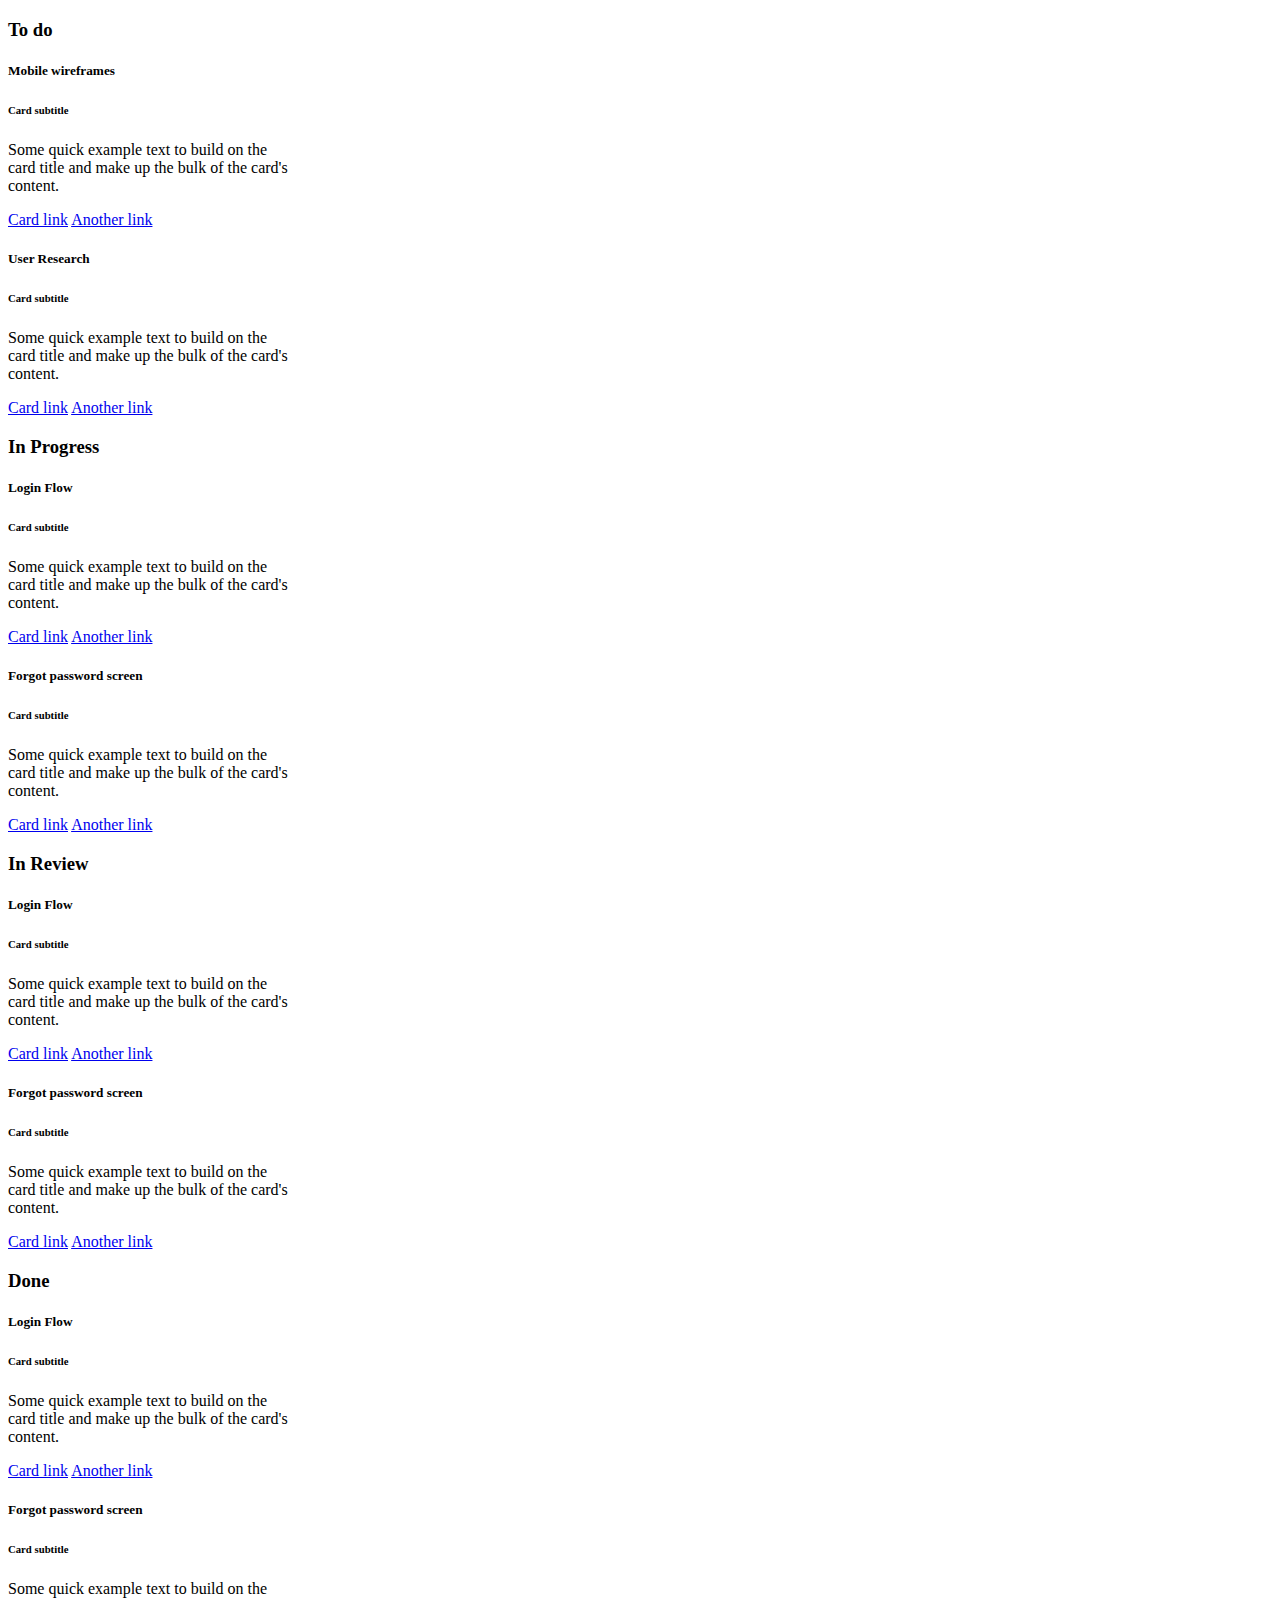
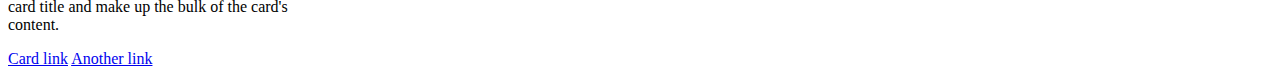
==== dashboard.html @ 9bfc3ddb "Design: Add dashboard design and bootstrap classes" ====
<!doctype html>
<html lang="en">

<head>
  <meta charset="utf-8">
  <meta name="viewport" content="width=device-width, initial-scale=1">
  <title>Bootstrap demo</title>
  <link href="https://cdn.jsdelivr.net/npm/bootstrap@5.3.0/dist/css/bootstrap.min.css" rel="stylesheet"
    integrity="sha384-9ndCyUaIbzAi2FUVXJi0CjmCapSmO7SnpJef0486qhLnuZ2cdeRhO02iuK6FUUVM" crossorigin="anonymous">
  <link rel="stylesheet" href="dashboard.css">
</head>

<body>

  <div class="main">
    <div class="container">
      <h3>To do</h3>

      <div class="card" style="width: 18rem;">
        <div class="card-body">
          <h5 class="card-title">Mobile wireframes</h5>
          <h6 class="card-subtitle mb-2 text-body-secondary">Card subtitle</h6>
          <p class="card-text">Some quick example text to build on the card title and make up the bulk of the card's
            content.
          </p>
          <a href="#" class="card-link">Card link</a>
          <a href="#" class="card-link">Another link</a>
        </div>
      </div>

      <div class="card" style="width: 18rem;">
        <div class="card-body">
          <h5 class="card-title">User Research</h5>
          <h6 class="card-subtitle mb-2 text-body-secondary">Card subtitle</h6>
          <p class="card-text">Some quick example text to build on the card title and make up the bulk of the card's
            content.
          </p>
          <a href="#" class="card-link">Card link</a>
          <a href="#" class="card-link">Another link</a>
        </div>
      </div>


    </div>

    <div class="container">

      <h3>In Progress</h3>

      <div class="card" style="width: 18rem;">
        <div class="card-body">
          <h5 class="card-title">Login Flow</h5>
          <h6 class="card-subtitle mb-2 text-body-secondary">Card subtitle</h6>
          <p class="card-text">Some quick example text to build on the card title and make up the bulk of the card's
            content.
          </p>
          <a href="#" class="card-link">Card link</a>
          <a href="#" class="card-link">Another link</a>
        </div>
      </div>

      <div class="card" style="width: 18rem;">
        <div class="card-body">
          <h5 class="card-title">Forgot password screen</h5>
          <h6 class="card-subtitle mb-2 text-body-secondary">Card subtitle</h6>
          <p class="card-text">Some quick example text to build on the card title and make up the bulk of the card's
            content.
          </p>
          <a href="#" class="card-link">Card link</a>
          <a href="#" class="card-link">Another link</a>
        </div>
      </div>


    </div>

    <div class="container">

      <h3>In Review</h3>

      <div class="card" style="width: 18rem;">
        <div class="card-body">
          <h5 class="card-title">Login Flow</h5>
          <h6 class="card-subtitle mb-2 text-body-secondary">Card subtitle</h6>
          <p class="card-text">Some quick example text to build on the card title and make up the bulk of the card's
            content.
          </p>
          <a href="#" class="card-link">Card link</a>
          <a href="#" class="card-link">Another link</a>
        </div>
      </div>

      <div class="card" style="width: 18rem;">
        <div class="card-body">
          <h5 class="card-title">Forgot password screen</h5>
          <h6 class="card-subtitle mb-2 text-body-secondary">Card subtitle</h6>
          <p class="card-text">Some quick example text to build on the card title and make up the bulk of the card's
            content.
          </p>
          <a href="#" class="card-link">Card link</a>
          <a href="#" class="card-link">Another link</a>
        </div>
      </div>


    </div>

    <div class="container">

      <h3>Done</h3>

      <div class="card" style="width: 18rem;">
        <div class="card-body">
          <h5 class="card-title">Login Flow</h5>
          <h6 class="card-subtitle mb-2 text-body-secondary">Card subtitle</h6>
          <p class="card-text">Some quick example text to build on the card title and make up the bulk of the card's
            content.
          </p>
          <a href="#" class="card-link">Card link</a>
          <a href="#" class="card-link">Another link</a>
        </div>
      </div>

      <div class="card" style="width: 18rem;">
        <div class="card-body">
          <h5 class="card-title">Forgot password screen</h5>
          <h6 class="card-subtitle mb-2 text-body-secondary">Card subtitle</h6>
          <p class="card-text">Some quick example text to build on the card title and make up the bulk of the card's
            content.
          </p>
          <a href="#" class="card-link">Card link</a>
          <a href="#" class="card-link">Another link</a>
        </div>
      </div>


    </div>

  </div>

  <script src="https://cdn.jsdelivr.net/npm/bootstrap@5.3.0/dist/js/bootstrap.bundle.min.js"
    integrity="sha384-geWF76RCwLtnZ8qwWowPQNguL3RmwHVBC9FhGdlKrxdiJJigb/j/68SIy3Te4Bkz"
    crossorigin="anonymous"></script>
</body>

</html>
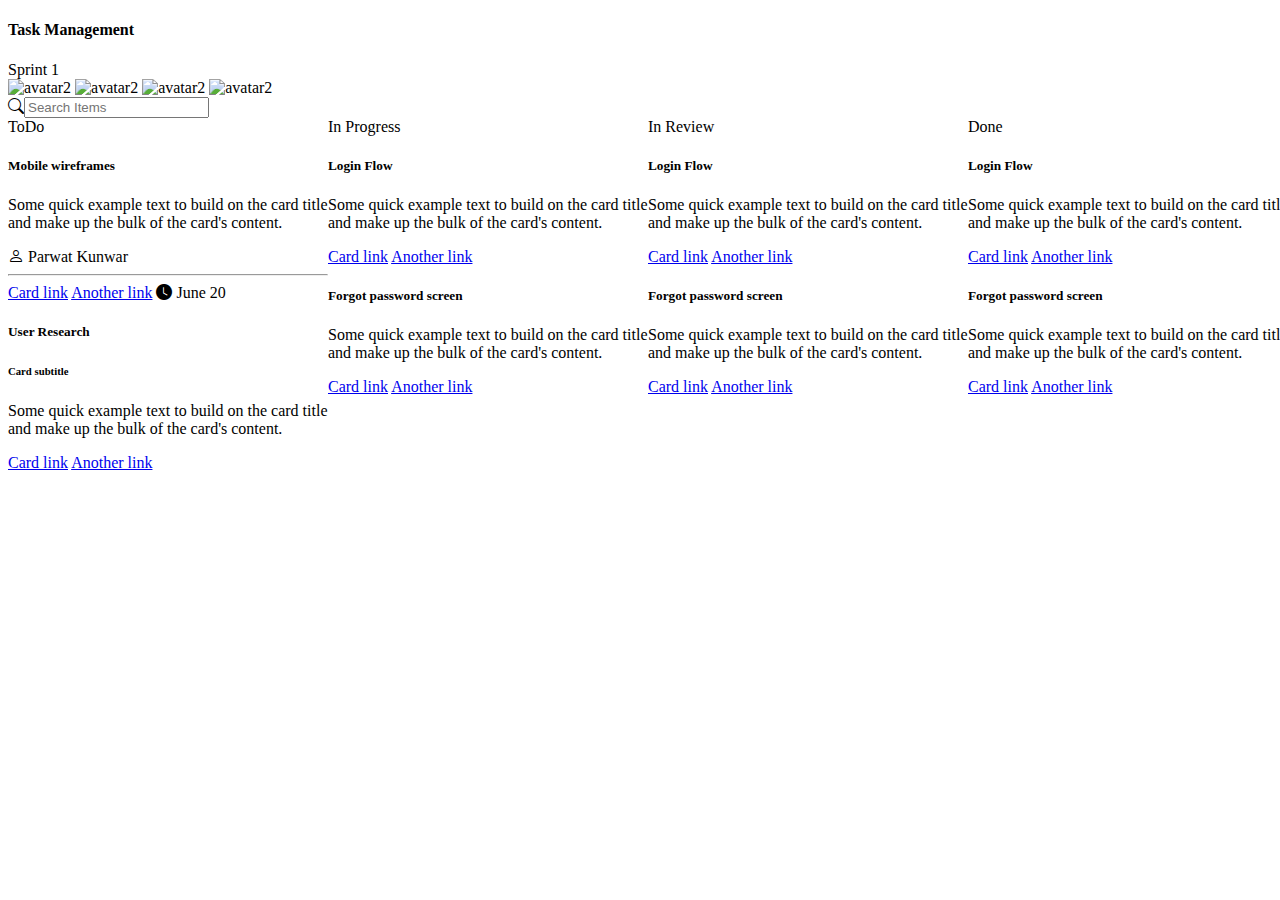
==== commit 4a3a91e8: "Design: minor changes in dashboard and login page" ====
--- a/dashboard.html
+++ b/dashboard.html
@@ -7,133 +7,165 @@
   <title>Bootstrap demo</title>
   <link href="https://cdn.jsdelivr.net/npm/bootstrap@5.3.0/dist/css/bootstrap.min.css" rel="stylesheet"
     integrity="sha384-9ndCyUaIbzAi2FUVXJi0CjmCapSmO7SnpJef0486qhLnuZ2cdeRhO02iuK6FUUVM" crossorigin="anonymous">
+    <link rel="stylesheet" href="https://cdn.jsdelivr.net/npm/bootstrap-icons@1.5.0/font/bootstrap-icons.css">
   <link rel="stylesheet" href="dashboard.css">
 </head>
 
 <body>
 
-  <div class="main">
-    <div class="container">
-      <h3>To do</h3>
+  <div>
+    <div class="mainHeader">
+      <!-- <div>BackLog</div>
+      <div>Board</div>
+      <div>Feed</div>
+      <div>Reports</div> -->
+    </div>
 
-      <div class="card" style="width: 18rem;">
-        <div class="card-body">
-          <h5 class="card-title">Mobile wireframes</h5>
-          <h6 class="card-subtitle mb-2 text-body-secondary">Card subtitle</h6>
-          <p class="card-text">Some quick example text to build on the card title and make up the bulk of the card's
-            content.
-          </p>
-          <a href="#" class="card-link">Card link</a>
-          <a href="#" class="card-link">Another link</a>
-        </div>
+    <div class="subBar">
+      <div>
+        <h4>Task Management</h4><span>Sprint 1</span>
       </div>
 
-      <div class="card" style="width: 18rem;">
-        <div class="card-body">
-          <h5 class="card-title">User Research</h5>
-          <h6 class="card-subtitle mb-2 text-body-secondary">Card subtitle</h6>
-          <p class="card-text">Some quick example text to build on the card title and make up the bulk of the card's
-            content.
-          </p>
-          <a href="#" class="card-link">Card link</a>
-          <a href="#" class="card-link">Another link</a>
+      <div>
+        <img class="rounded-circle shadow-4-strong" alt="avatar2" src="https://mdbcdn.b-cdn.net/img/new/avatars/1.webp" />
+        <img class="rounded-circle shadow-4-strong" alt="avatar2" src="https://mdbcdn.b-cdn.net/img/new/avatars/1.webp" />
+        <img class="rounded-circle shadow-4-strong" alt="avatar2" src="https://mdbcdn.b-cdn.net/img/new/avatars/1.webp" />
+        <img class="rounded-circle shadow-4-strong" alt="avatar2" src="https://mdbcdn.b-cdn.net/img/new/avatars/1.webp" />
+      </div>
+    </div>
+  </div>
+
+  <div class="main">
+    <div class="searchContainer">
+      <i class="bi bi-search"></i><input class="search-bar" type="text" placeholder="Search Items" />
+    </div>
+
+    <div style="display: flex">
+      <div class="containerWrapper">
+        <div class="cardType">ToDo</div>
+
+        <div class="card" style="width: 20rem;">
+          <div class="card-body">
+            <h5 class="card-title">Mobile wireframes</h5>
+            <!-- <h6 class="card-subtitle mb-2 text-body-secondary">Card subtitle</h6> -->
+            <p class="card-text">Some quick example text to build on the card title and make up the bulk of the card's
+              content.
+            </p>
+            <span class="assignee"><i class="bi bi-person"></i> Parwat Kunwar</span>
+            <hr />
+            <a href="#" class="card-link">Card link</a>
+            <a href="#" class="card-link">Another link</a>
+            <i class="bi bi-clock-fill h5"></i> <span>June 20</span>
+          </div>
         </div>
+
+        <div class="card" style="width: 20rem;">
+          <div class="card-body">
+            <h5 class="card-title">User Research</h5>
+            <h6 class="card-subtitle mb-2 text-body-secondary">Card subtitle</h6>
+            <p class="card-text">Some quick example text to build on the card title and make up the bulk of the card's
+              content.
+            </p>
+            <a href="#" class="card-link">Card link</a>
+            <a href="#" class="card-link">Another link</a>
+          </div>
+        </div>
+
+
       </div>
 
+      <div class="containerWrapper">
 
-    </div>
+        <div class="cardType">In Progress</div>
 
-    <div class="container">
+        <div class="card" style="width: 20rem;">
+          <div class="card-body">
+            <h5 class="card-title">Login Flow</h5>
+            <!-- <h6 class="card-subtitle mb-2 text-body-secondary">Card subtitle</h6> -->
+            <p class="card-text">Some quick example text to build on the card title and make up the bulk of the card's
+              content.
+            </p>
+            <a href="#" class="card-link">Card link</a>
+            <a href="#" class="card-link">Another link</a>
+          </div>
+        </div>
 
-      <h3>In Progress</h3>
+        <div class="card" style="width: 20rem;">
+          <div class="card-body">
+            <h5 class="card-title">Forgot password screen</h5>
+            <!-- <h6 class="card-subtitle mb-2 text-body-secondary">Card subtitle</h6> -->
+            <p class="card-text">Some quick example text to build on the card title and make up the bulk of the card's
+              content.
+            </p>
+            <a href="#" class="card-link">Card link</a>
+            <a href="#" class="card-link">Another link</a>
+          </div>
+        </div>
 
-      <div class="card" style="width: 18rem;">
-        <div class="card-body">
-          <h5 class="card-title">Login Flow</h5>
-          <h6 class="card-subtitle mb-2 text-body-secondary">Card subtitle</h6>
-          <p class="card-text">Some quick example text to build on the card title and make up the bulk of the card's
-            content.
-          </p>
-          <a href="#" class="card-link">Card link</a>
-          <a href="#" class="card-link">Another link</a>
-        </div>
+
       </div>
 
-      <div class="card" style="width: 18rem;">
-        <div class="card-body">
-          <h5 class="card-title">Forgot password screen</h5>
-          <h6 class="card-subtitle mb-2 text-body-secondary">Card subtitle</h6>
-          <p class="card-text">Some quick example text to build on the card title and make up the bulk of the card's
-            content.
-          </p>
-          <a href="#" class="card-link">Card link</a>
-          <a href="#" class="card-link">Another link</a>
+      <div class="containerWrapper">
+
+        <div class="cardType">In Review</div>
+
+        <div class="card" style="width: 20rem;">
+          <div class="card-body">
+            <h5 class="card-title">Login Flow</h5>
+            <!-- <h6 class="card-subtitle mb-2 text-body-secondary">Card subtitle</h6> -->
+            <p class="card-text">Some quick example text to build on the card title and make up the bulk of the card's
+              content.
+            </p>
+            <a href="#" class="card-link">Card link</a>
+            <a href="#" class="card-link">Another link</a>
+          </div>
         </div>
+
+        <div class="card" style="width: 20rem;">
+          <div class="card-body">
+            <h5 class="card-title">Forgot password screen</h5>
+            <!-- <h6 class="card-subtitle mb-2 text-body-secondary">Card subtitle</h6> -->
+            <p class="card-text">Some quick example text to build on the card title and make up the bulk of the card's
+              content.
+            </p>
+            <a href="#" class="card-link">Card link</a>
+            <a href="#" class="card-link">Another link</a>
+          </div>
+        </div>
+
+
       </div>
 
+      <div class="containerWrapper">
 
-    </div>
+        <div class="cardType">Done</div>
 
-    <div class="container">
+        <div class="card" style="width: 20rem;">
+          <div class="card-body">
+            <h5 class="card-title">Login Flow</h5>
+            <!-- <h6 class="card-subtitle mb-2 text-body-secondary">Card subtitle</h6> -->
+            <p class="card-text">Some quick example text to build on the card title and make up the bulk of the card's
+              content.
+            </p>
+            <a href="#" class="card-link">Card link</a>
+            <a href="#" class="card-link">Another link</a>
+          </div>
+        </div>
 
-      <h3>In Review</h3>
-
-      <div class="card" style="width: 18rem;">
-        <div class="card-body">
-          <h5 class="card-title">Login Flow</h5>
-          <h6 class="card-subtitle mb-2 text-body-secondary">Card subtitle</h6>
-          <p class="card-text">Some quick example text to build on the card title and make up the bulk of the card's
-            content.
-          </p>
-          <a href="#" class="card-link">Card link</a>
-          <a href="#" class="card-link">Another link</a>
+        <div class="card" style="width: 20rem;">
+          <div class="card-body">
+            <h5 class="card-title">Forgot password screen</h5>
+            <!-- <h6 class="card-subtitle mb-2 text-body-secondary">Card subtitle</h6> -->
+            <p class="card-text">Some quick example text to build on the card title and make up the bulk of the card's
+              content.
+            </p>
+            <a href="#" class="card-link">Card link</a>
+            <a href="#" class="card-link">Another link</a>
+          </div>
         </div>
-      </div>
-
-      <div class="card" style="width: 18rem;">
-        <div class="card-body">
-          <h5 class="card-title">Forgot password screen</h5>
-          <h6 class="card-subtitle mb-2 text-body-secondary">Card subtitle</h6>
-          <p class="card-text">Some quick example text to build on the card title and make up the bulk of the card's
-            content.
-          </p>
-          <a href="#" class="card-link">Card link</a>
-          <a href="#" class="card-link">Another link</a>
-        </div>
-      </div>
 
 
-    </div>
-
-    <div class="container">
-
-      <h3>Done</h3>
-
-      <div class="card" style="width: 18rem;">
-        <div class="card-body">
-          <h5 class="card-title">Login Flow</h5>
-          <h6 class="card-subtitle mb-2 text-body-secondary">Card subtitle</h6>
-          <p class="card-text">Some quick example text to build on the card title and make up the bulk of the card's
-            content.
-          </p>
-          <a href="#" class="card-link">Card link</a>
-          <a href="#" class="card-link">Another link</a>
-        </div>
       </div>
-
-      <div class="card" style="width: 18rem;">
-        <div class="card-body">
-          <h5 class="card-title">Forgot password screen</h5>
-          <h6 class="card-subtitle mb-2 text-body-secondary">Card subtitle</h6>
-          <p class="card-text">Some quick example text to build on the card title and make up the bulk of the card's
-            content.
-          </p>
-          <a href="#" class="card-link">Card link</a>
-          <a href="#" class="card-link">Another link</a>
-        </div>
-      </div>
-
-
     </div>
 
   </div>
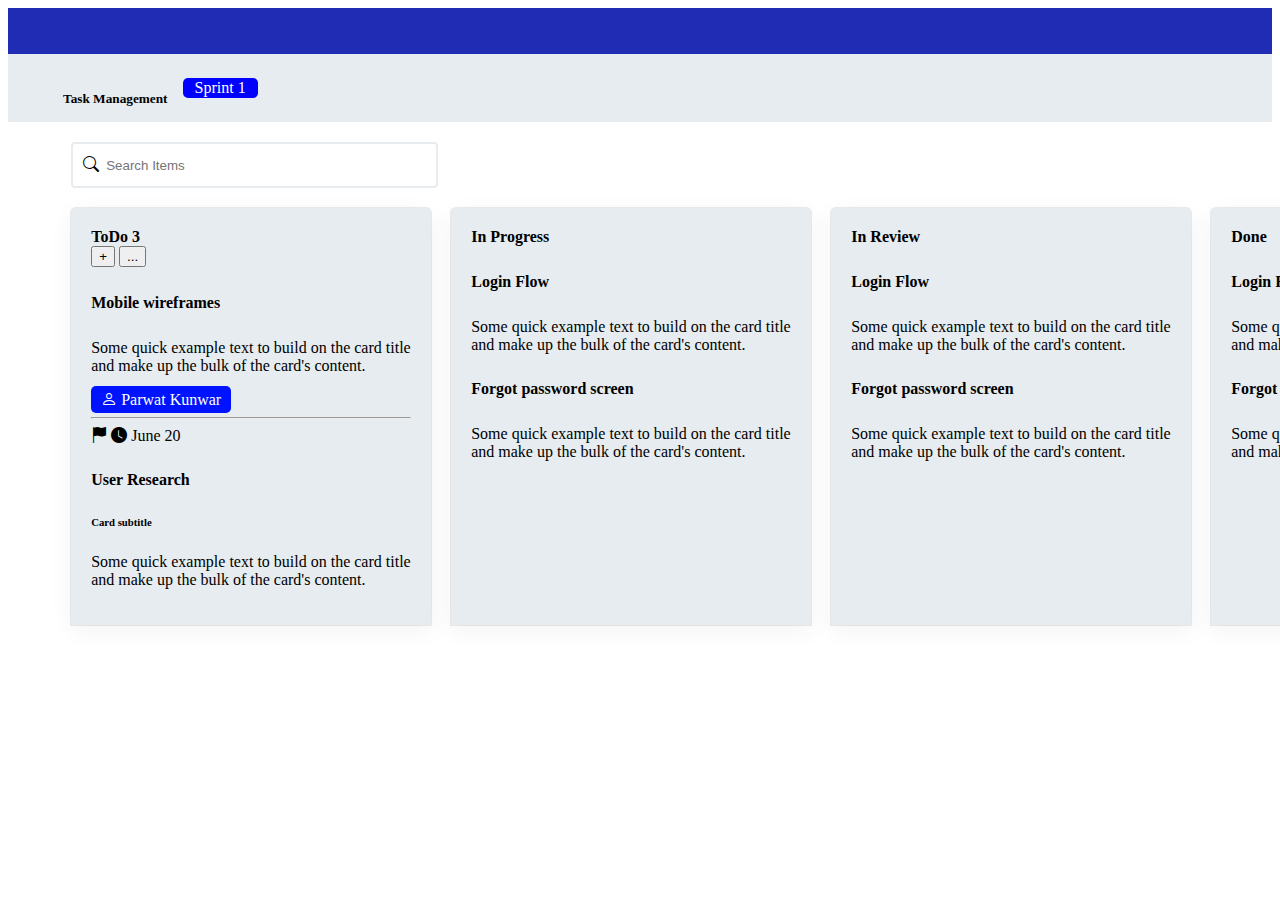
==== commit 086e1ec8: "Design: minor css improvements in login and dashboard" ====
--- a/dashboard.html
+++ b/dashboard.html
@@ -22,16 +22,16 @@
     </div>
 
     <div class="subBar">
-      <div>
-        <h4>Task Management</h4><span>Sprint 1</span>
+      <div class="title">
+        <h5>Task Management</h5><span>Sprint 1</span>
       </div>
 
-      <div>
+      <!-- <div>
         <img class="rounded-circle shadow-4-strong" alt="avatar2" src="https://mdbcdn.b-cdn.net/img/new/avatars/1.webp" />
         <img class="rounded-circle shadow-4-strong" alt="avatar2" src="https://mdbcdn.b-cdn.net/img/new/avatars/1.webp" />
         <img class="rounded-circle shadow-4-strong" alt="avatar2" src="https://mdbcdn.b-cdn.net/img/new/avatars/1.webp" />
         <img class="rounded-circle shadow-4-strong" alt="avatar2" src="https://mdbcdn.b-cdn.net/img/new/avatars/1.webp" />
-      </div>
+      </div> -->
     </div>
   </div>
 
@@ -42,7 +42,14 @@
 
     <div style="display: flex">
       <div class="containerWrapper">
-        <div class="cardType">ToDo</div>
+        <div class="cardType">
+          <span>ToDo</span>
+          <span>3</span>
+          <div>
+            <button>+</button>
+            <button>...</button>
+          </div>
+        </div>
 
         <div class="card" style="width: 20rem;">
           <div class="card-body">
@@ -53,8 +60,9 @@
             </p>
             <span class="assignee"><i class="bi bi-person"></i> Parwat Kunwar</span>
             <hr />
-            <a href="#" class="card-link">Card link</a>
-            <a href="#" class="card-link">Another link</a>
+            <!-- <a href="#" class="card-link">Card link</a>
+            <a href="#" class="card-link">Another link</a> -->
+            <i class="bi bi-flag-fill"></i>
             <i class="bi bi-clock-fill h5"></i> <span>June 20</span>
           </div>
         </div>
@@ -66,8 +74,8 @@
             <p class="card-text">Some quick example text to build on the card title and make up the bulk of the card's
               content.
             </p>
-            <a href="#" class="card-link">Card link</a>
-            <a href="#" class="card-link">Another link</a>
+            <!-- <a href="#" class="card-link">Card link</a>
+            <a href="#" class="card-link">Another link</a> -->
           </div>
         </div>
 
@@ -85,8 +93,8 @@
             <p class="card-text">Some quick example text to build on the card title and make up the bulk of the card's
               content.
             </p>
-            <a href="#" class="card-link">Card link</a>
-            <a href="#" class="card-link">Another link</a>
+            <!-- <a href="#" class="card-link">Card link</a>
+            <a href="#" class="card-link">Another link</a> -->
           </div>
         </div>
 
@@ -97,8 +105,8 @@
             <p class="card-text">Some quick example text to build on the card title and make up the bulk of the card's
               content.
             </p>
-            <a href="#" class="card-link">Card link</a>
-            <a href="#" class="card-link">Another link</a>
+            <!-- <a href="#" class="card-link">Card link</a>
+            <a href="#" class="card-link">Another link</a> -->
           </div>
         </div>
 
@@ -116,8 +124,8 @@
             <p class="card-text">Some quick example text to build on the card title and make up the bulk of the card's
               content.
             </p>
-            <a href="#" class="card-link">Card link</a>
-            <a href="#" class="card-link">Another link</a>
+            <!-- <a href="#" class="card-link">Card link</a>
+            <a href="#" class="card-link">Another link</a> -->
           </div>
         </div>
 
@@ -128,8 +136,8 @@
             <p class="card-text">Some quick example text to build on the card title and make up the bulk of the card's
               content.
             </p>
-            <a href="#" class="card-link">Card link</a>
-            <a href="#" class="card-link">Another link</a>
+            <!-- <a href="#" class="card-link">Card link</a>
+            <a href="#" class="card-link">Another link</a> -->
           </div>
         </div>
 
@@ -147,8 +155,8 @@
             <p class="card-text">Some quick example text to build on the card title and make up the bulk of the card's
               content.
             </p>
-            <a href="#" class="card-link">Card link</a>
-            <a href="#" class="card-link">Another link</a>
+            <!-- <a href="#" class="card-link">Card link</a>
+            <a href="#" class="card-link">Another link</a> -->
           </div>
         </div>
 
@@ -159,8 +167,8 @@
             <p class="card-text">Some quick example text to build on the card title and make up the bulk of the card's
               content.
             </p>
-            <a href="#" class="card-link">Card link</a>
-            <a href="#" class="card-link">Another link</a>
+            <!-- <a href="#" class="card-link">Card link</a>
+            <a href="#" class="card-link">Another link</a> -->
           </div>
         </div>
 
--- a/dashboard.css
+++ b/dashboard.css
@@ -0,0 +1,101 @@
+body {
+  /* margin: 0 50px 0 50px; */
+}
+
+.main {
+  display: flex;
+  flex-direction: column;
+  width: 90%;
+  margin: auto;
+}
+
+.containerWrapper {
+  width: auto;
+  background-color: #E6ECF0;
+  border-radius: 5px 5px 0px 0px;
+  padding: 20px;
+  box-shadow: rgba(0, 0, 0, 0.05) 0px 6px 24px 0px, rgba(0, 0, 0, 0.08) 0px 0px 0px 1px;
+}
+
+.containerWrapper:not(:last-child) {
+  margin-right: 20px;
+}
+
+.containerWrapper .card:not(:last-child) {
+  margin-bottom: 20px;
+
+}
+
+.assignee {
+  background-color: #0013FE;
+  color: #FFFFFF;
+  border-radius: 5px;
+  padding: 5px 10px;
+  font-weight: 500;
+}
+
+.mainHeader {
+  display: flex;
+  justify-content: center;
+  padding: 23px 469px;
+  color: #FFFFFF;
+  background-color: #212cb5;
+}
+
+.subBar {
+  display: flex;
+  align-items: center;
+  padding: 15px 55px;
+  background-color: #E6ECF0;
+}
+
+.subBar .title {
+  display: flex;
+  align-items: center;
+}
+
+.subBar .title h5 {
+  margin-bottom: 0px;
+}
+
+.subBar .title span {
+  margin-left: 15px;
+  background-color: blue;
+  color: white;
+  padding: 1px 12px;
+  border-radius: 5px;
+}
+
+.searchContainer {
+  display: flex;
+  align-items: center;
+  padding: 0 10px;
+  margin: 20px 0;
+  width: max-content;
+  border: 2px solid #E6ECF0;
+  border-radius: 4px;
+}
+
+.searchContainer .search-bar {
+  width: 318px;
+  height: 40px;
+  margin-left: 5px;
+  border: 0;
+  outline: none;
+}
+
+.card-title {
+  font-size: 16px;
+}
+
+.cardType {
+  font-size: 16px;
+  font-weight: 700;
+  margin-bottom: 10px;
+}
+
+.rounded-circle {
+  height: 50px;
+  border: 2px solid rgb(227, 222, 222);
+  box-shadow: rgba(0, 0, 0, 0.35) 0px 5px 15px;
+}
